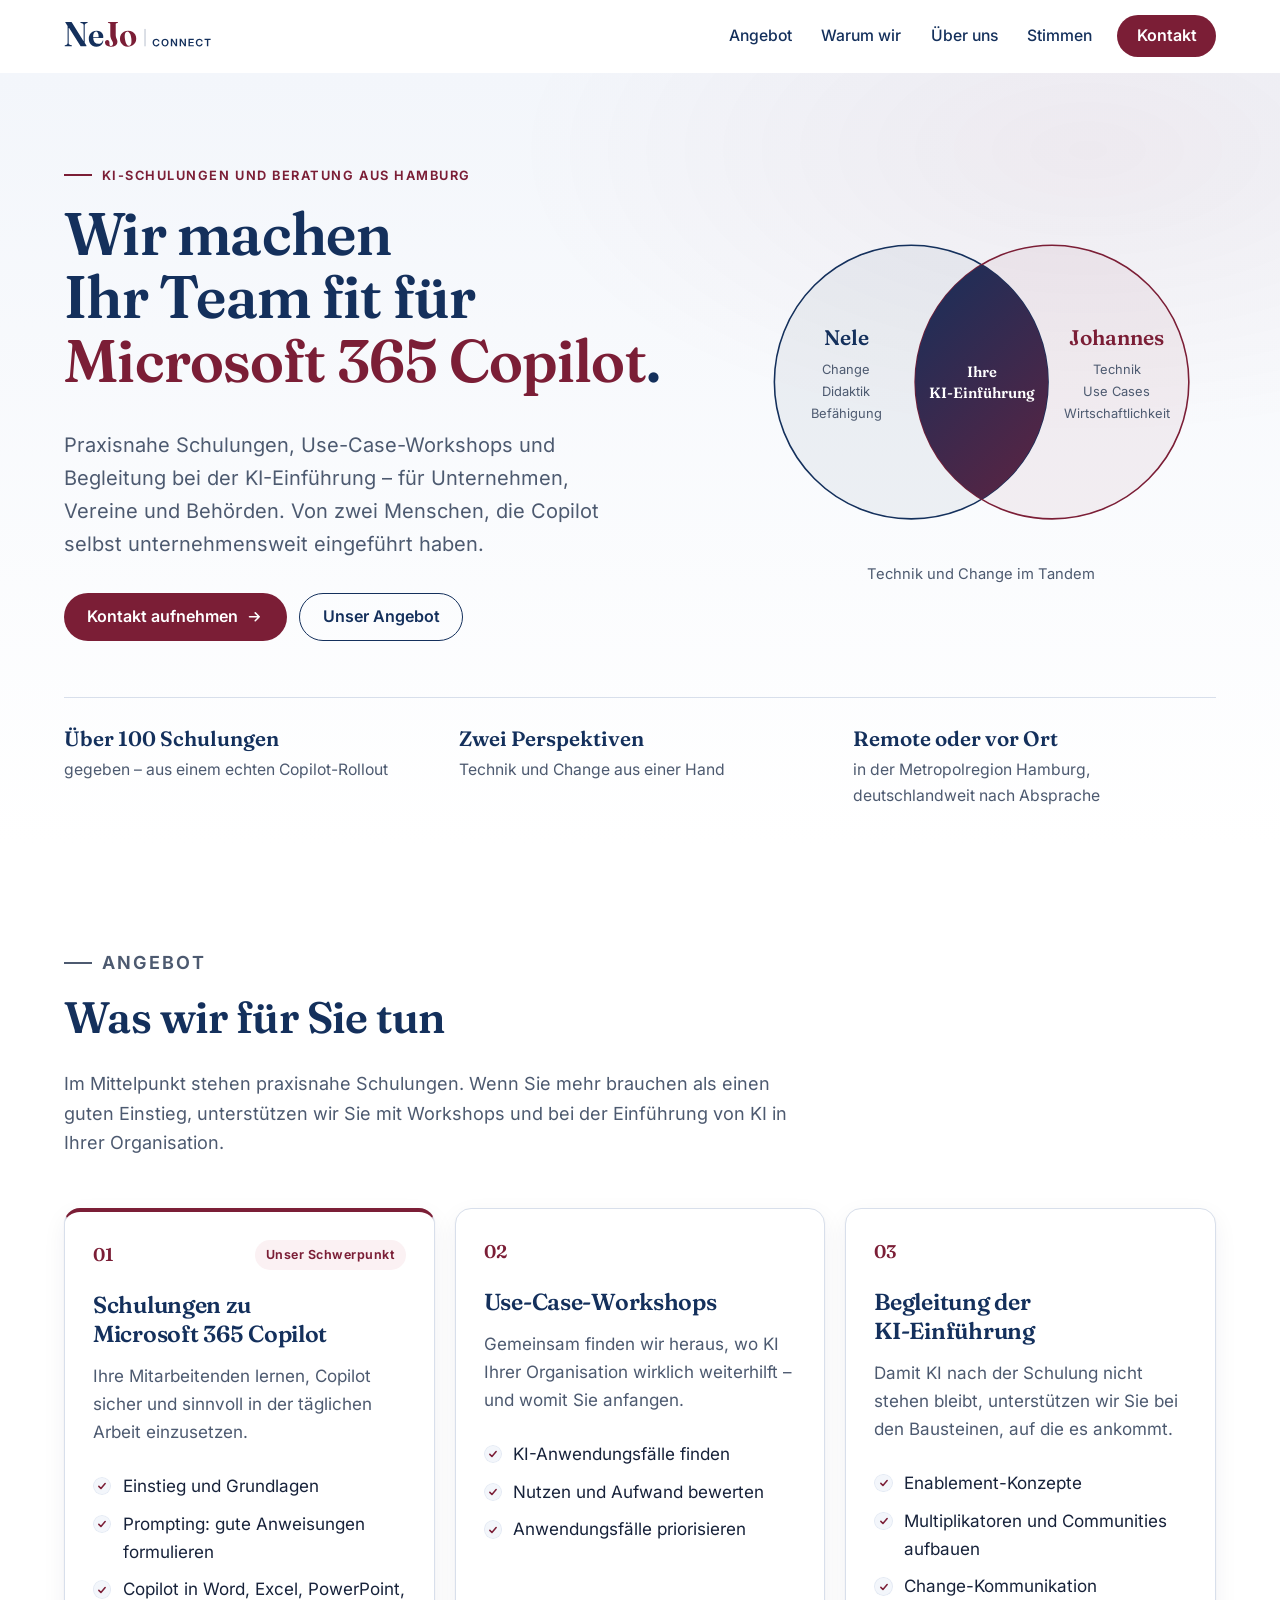
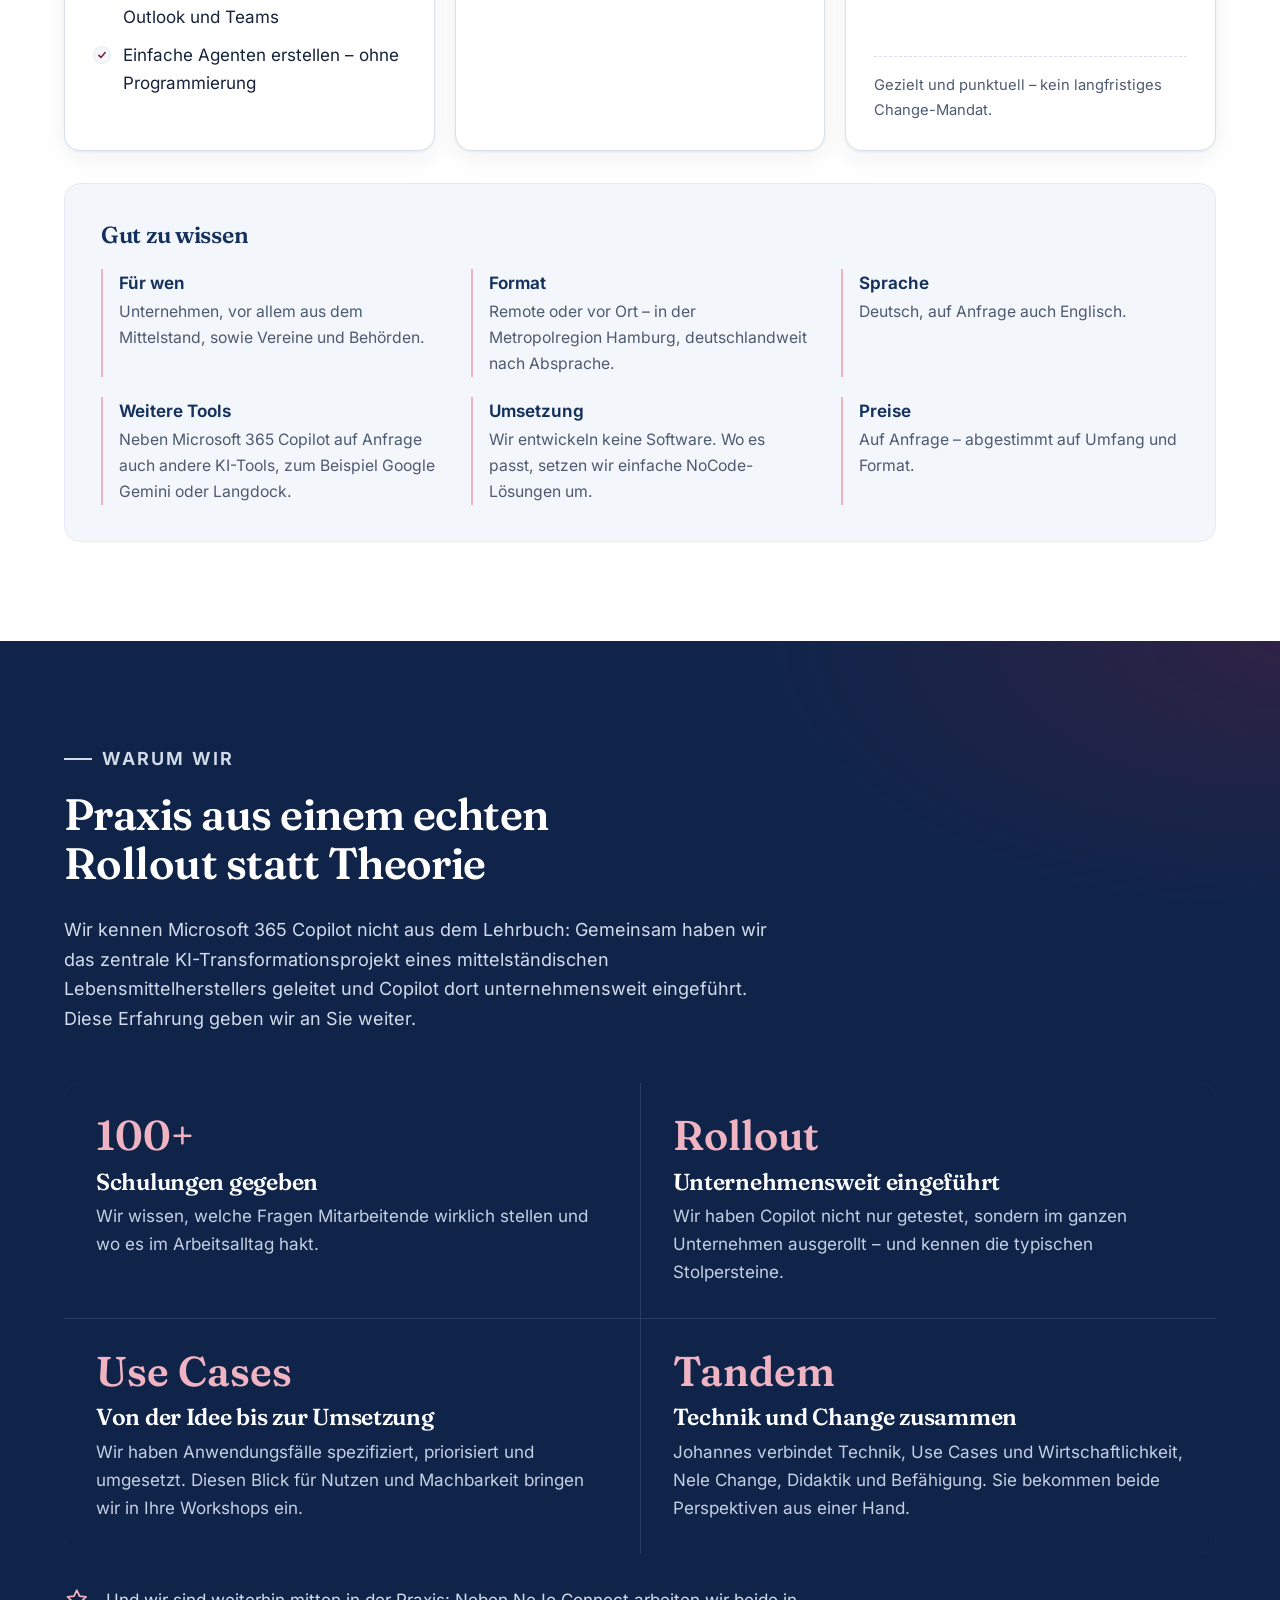
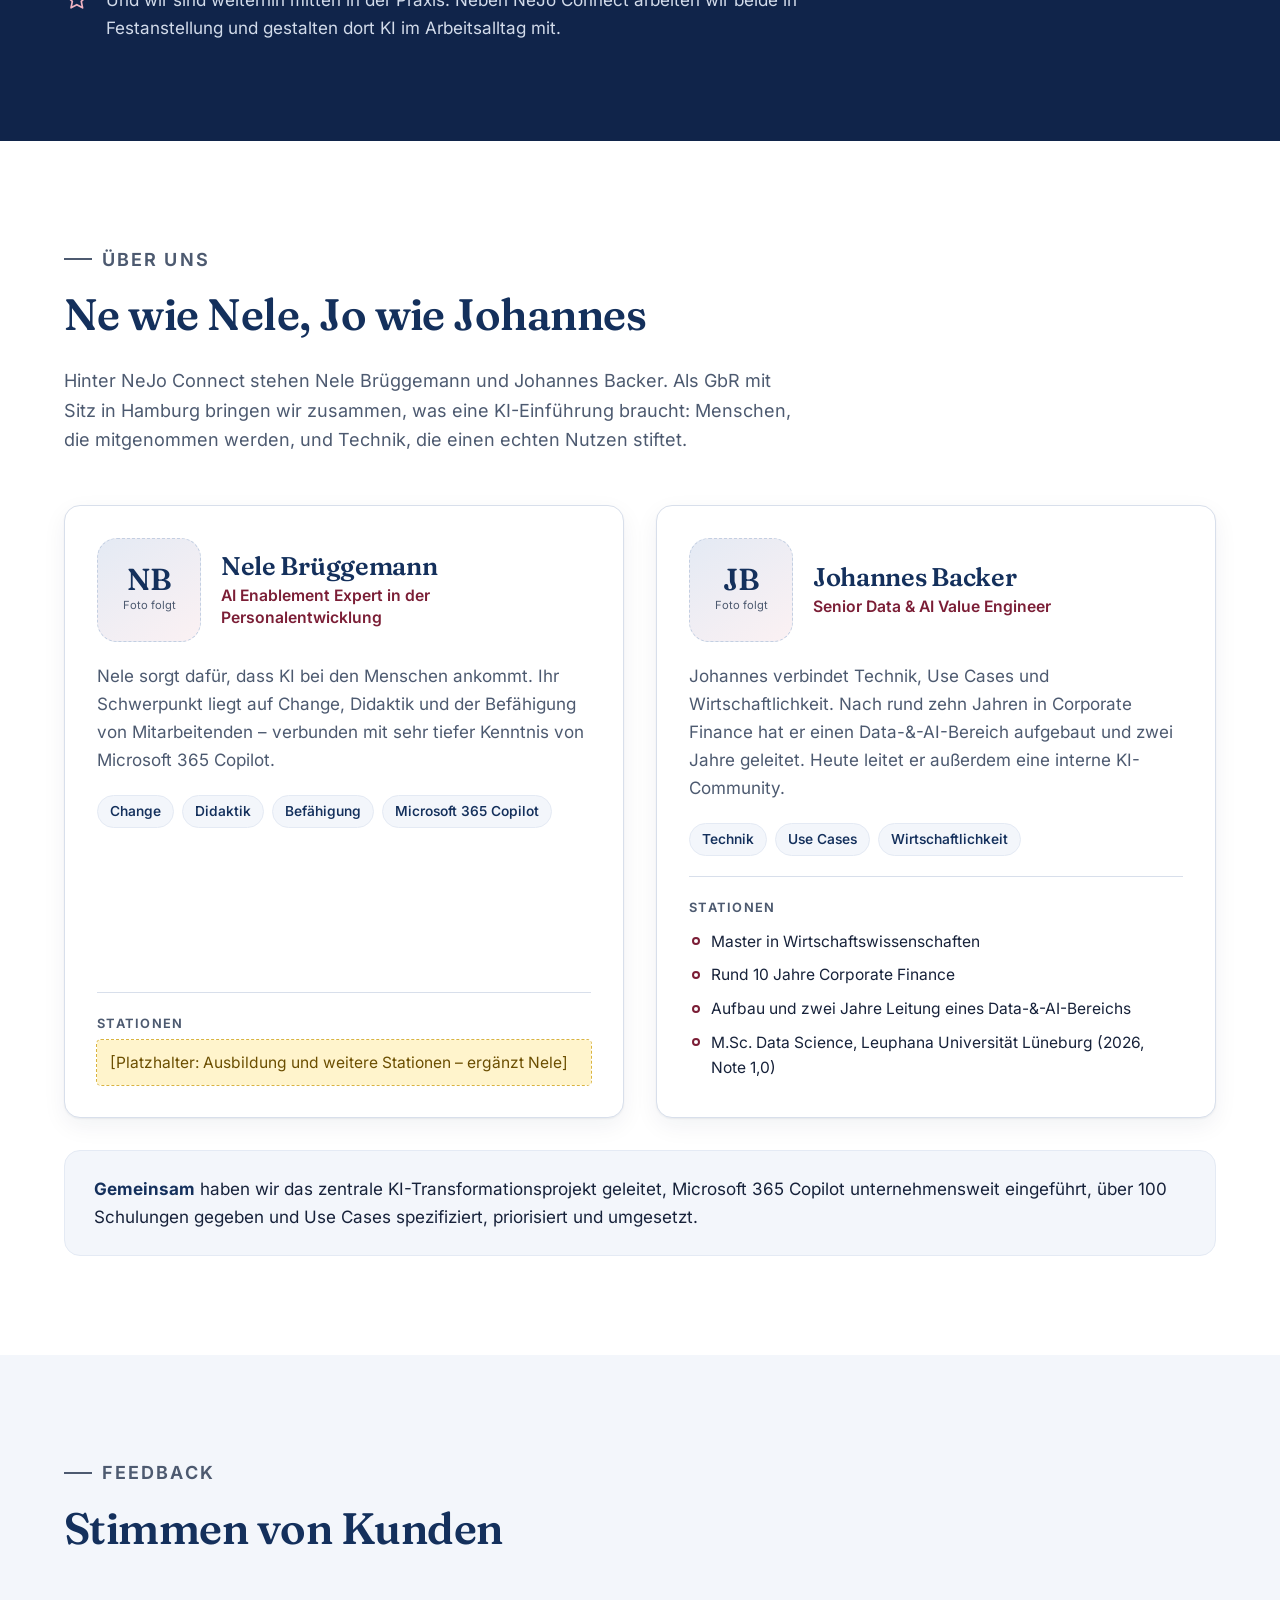
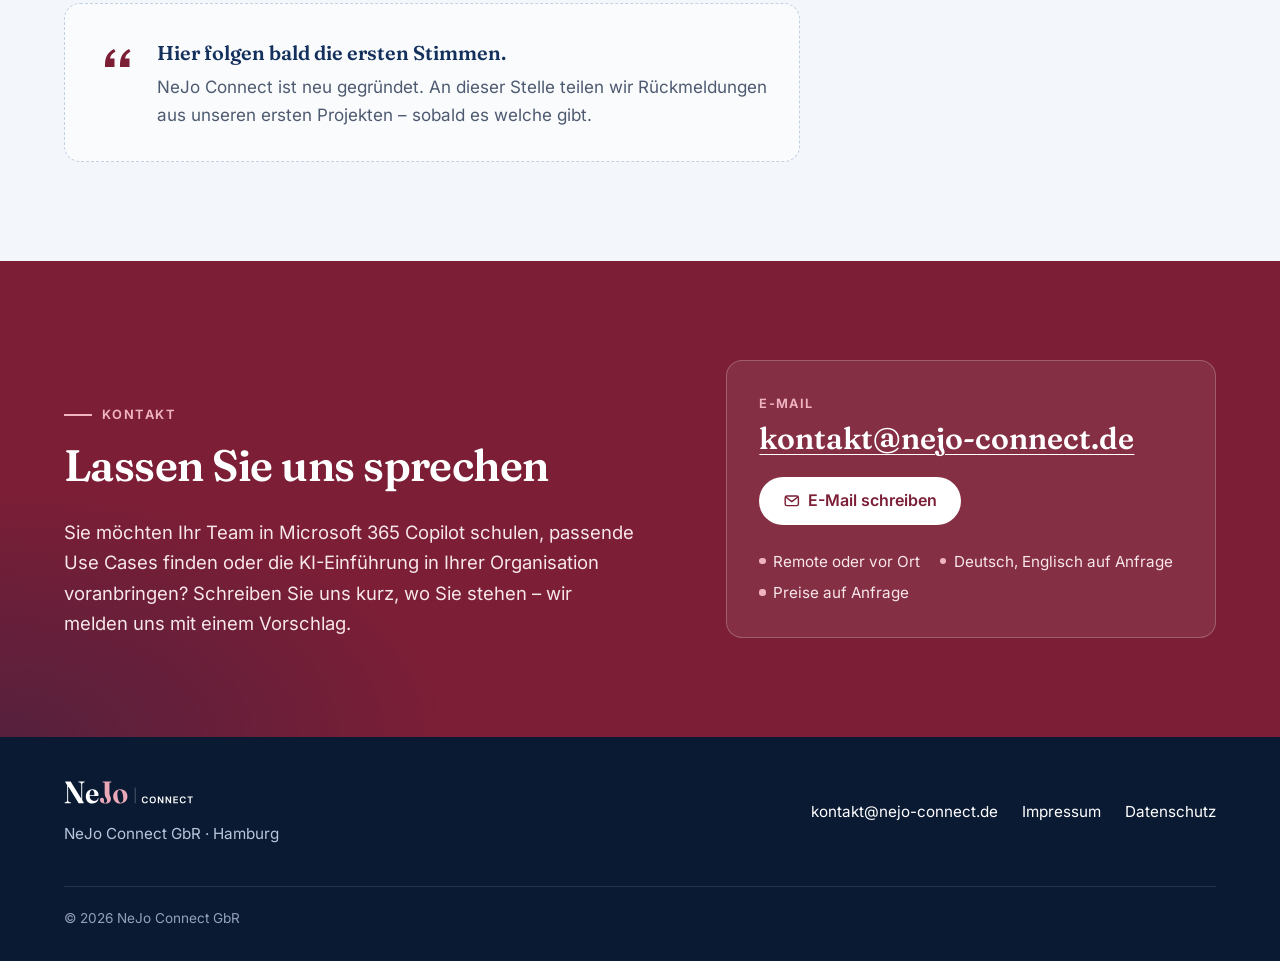
==== index.html @ c1de3fc2 "Erste Version der Website der NeJo Connect GbR One-Pager mit Angebot, Warum wir, Über uns, Stimmen u" ====
<!doctype html>
<html lang="de" class="no-js">
<head>
  <meta charset="utf-8">
  <meta name="viewport" content="width=device-width, initial-scale=1">
  <title>NeJo Connect – Schulungen zu Microsoft 365 Copilot aus Hamburg</title>
  <meta name="description" content="NeJo Connect GbR aus Hamburg: praxisnahe Schulungen zu Microsoft 365 Copilot, Use-Case-Workshops und Begleitung der KI-Einführung für Unternehmen, Vereine und Behörden.">
  <meta name="theme-color" content="#14305c">

  <!-- Social-Media-Vorschau. Beim Umzug auf nejo-connect.de die beiden URLs anpassen. -->
  <meta property="og:type" content="website">
  <meta property="og:locale" content="de_DE">
  <meta property="og:site_name" content="NeJo Connect">
  <meta property="og:title" content="NeJo Connect – Schulungen zu Microsoft 365 Copilot">
  <meta property="og:description" content="Praxisnahe Copilot-Schulungen, Use-Case-Workshops und Begleitung der KI-Einführung. Aus Hamburg, remote oder vor Ort.">
  <meta property="og:url" content="https://backer1988.github.io/nejo-connect/">
  <meta property="og:image" content="https://backer1988.github.io/nejo-connect/assets/img/og-image.png">
  <meta property="og:image:width" content="1200">
  <meta property="og:image:height" content="630">
  <meta name="twitter:card" content="summary_large_image">

  <link rel="icon" href="assets/img/favicon.svg" type="image/svg+xml">
  <link rel="icon" href="assets/img/favicon-32.png" sizes="32x32" type="image/png">
  <link rel="apple-touch-icon" href="assets/img/apple-touch-icon.png">
  <link rel="preload" href="assets/fonts/fraunces.woff2" as="font" type="font/woff2" crossorigin>
  <link rel="preload" href="assets/fonts/inter.woff2" as="font" type="font/woff2" crossorigin>
  <link rel="stylesheet" href="assets/css/style.css">
  <script src="assets/js/main.js" defer></script>
</head>
<body>
  <a class="skip-link" href="#inhalt">Zum Inhalt springen</a>

  <header class="site-header">
    <div class="container header-inner">
      <a class="brand" href="index.html" aria-label="NeJo Connect – zur Startseite">
        <img src="assets/img/logo.svg" alt="NeJo Connect" width="270" height="70">
      </a>
      <button class="nav-toggle" type="button" aria-expanded="false" aria-controls="hauptnavigation">
        <span class="nav-toggle-icon" aria-hidden="true"></span>
        <span class="nav-toggle-label">Menü</span>
      </button>
      <nav class="site-nav" id="hauptnavigation" aria-label="Hauptnavigation">
        <ul>
          <li><a href="#angebot">Angebot</a></li>
          <li><a href="#warum-wir">Warum wir</a></li>
          <li><a href="#ueber-uns">Über uns</a></li>
          <li><a href="#stimmen">Stimmen</a></li>
          <li><a class="btn btn-primary" href="#kontakt">Kontakt</a></li>
        </ul>
      </nav>
    </div>
  </header>

  <main id="inhalt">

    <!-- ============ Hero ============ -->
    <section class="hero" aria-labelledby="hero-title">
      <div class="container">
        <div class="hero-grid">
          <div>
            <p class="eyebrow">KI-Schulungen und Beratung aus Hamburg</p>
            <h1 id="hero-title">Wir machen Ihr Team fit für <span class="accent">Microsoft&nbsp;365 Copilot</span>.</h1>
            <p class="hero-lead">
              Praxisnahe Schulungen, Use-Case-Workshops und Begleitung bei der KI-Einführung –
              für Unternehmen, Vereine und Behörden. Von zwei Menschen, die Copilot selbst
              unternehmensweit eingeführt haben.
            </p>
            <div class="hero-actions">
              <a class="btn btn-primary" href="#kontakt">
                Kontakt aufnehmen
                <svg viewBox="0 0 20 20" aria-hidden="true"><path d="M4 10h11m-4.5-4.5L15 10l-4.5 4.5" fill="none" stroke="currentColor" stroke-width="1.8" stroke-linecap="round" stroke-linejoin="round"/></svg>
              </a>
              <a class="btn btn-outline" href="#angebot">Unser Angebot</a>
            </div>
          </div>

          <figure class="hero-visual">
            <svg class="venn" viewBox="0 0 600 440" role="img" aria-labelledby="venn-title venn-desc">
              <title id="venn-title">Technik und Change im Tandem</title>
              <desc id="venn-desc">Zwei überlappende Kreise: Nele steht für Change, Didaktik und Befähigung, Johannes für Technik, Use Cases und Wirtschaftlichkeit. In der Schnittmenge: Ihre KI-Einführung.</desc>
              <defs>
                <clipPath id="venn-clip"><circle cx="210" cy="220" r="175"/></clipPath>
                <linearGradient id="venn-grad" x1="0" y1="0" x2="1" y2="1">
                  <stop offset="0" stop-color="#14305c"/>
                  <stop offset="1" stop-color="#7b1e36"/>
                </linearGradient>
              </defs>
              <circle cx="210" cy="220" r="175" fill="#14305c" fill-opacity=".06" stroke="#14305c" stroke-width="2"/>
              <circle cx="390" cy="220" r="175" fill="#7b1e36" fill-opacity=".06" stroke="#7b1e36" stroke-width="2"/>
              <circle cx="390" cy="220" r="175" fill="url(#venn-grad)" clip-path="url(#venn-clip)"/>

              <g text-anchor="middle">
                <text class="venn-name" x="127" y="172" fill="#14305c">Nele</text>
                <text class="venn-item" x="127" y="210">Change</text>
                <text class="venn-item" x="127" y="238">Didaktik</text>
                <text class="venn-item" x="127" y="266">Befähigung</text>

                <text class="venn-name" x="473" y="172" fill="#7b1e36">Johannes</text>
                <text class="venn-item" x="473" y="210">Technik</text>
                <text class="venn-item" x="473" y="238">Use Cases</text>
                <text class="venn-item" x="473" y="266">Wirtschaftlichkeit</text>

                <text class="venn-center" x="300" y="214">Ihre</text>
                <text class="venn-center" x="300" y="240">KI-Einführung</text>
              </g>
            </svg>
            <figcaption>Technik und Change im Tandem</figcaption>
          </figure>
        </div>

        <ul class="hero-facts">
          <li><strong>Über 100 Schulungen</strong><span>gegeben – aus einem echten Copilot-Rollout</span></li>
          <li><strong>Zwei Perspektiven</strong><span>Technik und Change aus einer Hand</span></li>
          <li><strong>Remote oder vor Ort</strong><span>in der Metropolregion Hamburg, deutschlandweit nach Absprache</span></li>
        </ul>
      </div>
    </section>

    <!-- ============ Angebot ============ -->
    <section class="section" id="angebot" aria-labelledby="angebot-title">
      <div class="container">
        <div class="section-head">
          <p class="eyebrow">Angebot</p>
          <h2 id="angebot-title">Was wir für Sie tun</h2>
          <p>
            Im Mittelpunkt stehen praxisnahe Schulungen. Wenn Sie mehr brauchen als einen guten
            Einstieg, unterstützen wir Sie mit Workshops und bei der Einführung von KI in Ihrer Organisation.
          </p>
        </div>

        <div class="offers">
          <article class="offer offer-featured">
            <div class="offer-top">
              <span class="offer-num" aria-hidden="true">01</span>
              <span class="badge">Unser Schwerpunkt</span>
            </div>
            <h3>Schulungen zu Microsoft 365 Copilot</h3>
            <p>Ihre Mitarbeitenden lernen, Copilot sicher und sinnvoll in der täglichen Arbeit einzusetzen.</p>
            <ul class="checklist">
              <li>Einstieg und Grundlagen</li>
              <li>Prompting: gute Anweisungen formulieren</li>
              <li>Copilot in Word, Excel, PowerPoint, Outlook und Teams</li>
              <li>Einfache Agenten erstellen – ohne Programmierung</li>
            </ul>
          </article>

          <article class="offer">
            <div class="offer-top">
              <span class="offer-num" aria-hidden="true">02</span>
            </div>
            <h3>Use-Case-Workshops</h3>
            <p>Gemeinsam finden wir heraus, wo KI Ihrer Organisation wirklich weiterhilft – und womit Sie anfangen.</p>
            <ul class="checklist">
              <li>KI-Anwendungsfälle finden</li>
              <li>Nutzen und Aufwand bewerten</li>
              <li>Anwendungsfälle priorisieren</li>
            </ul>
          </article>

          <article class="offer">
            <div class="offer-top">
              <span class="offer-num" aria-hidden="true">03</span>
            </div>
            <h3>Begleitung der KI-Einführung</h3>
            <p>Damit KI nach der Schulung nicht stehen bleibt, unterstützen wir Sie bei den Bausteinen, auf die es ankommt.</p>
            <ul class="checklist">
              <li>Enablement-Konzepte</li>
              <li>Multiplikatoren und Communities aufbauen</li>
              <li>Change-Kommunikation</li>
            </ul>
            <p class="offer-note">Gezielt und punktuell – kein langfristiges Change-Mandat.</p>
          </article>
        </div>

        <div class="facts-panel">
          <h3>Gut zu wissen</h3>
          <dl class="facts-grid">
            <div>
              <dt>Für wen</dt>
              <dd>Unternehmen, vor allem aus dem Mittelstand, sowie Vereine und Behörden.</dd>
            </div>
            <div>
              <dt>Format</dt>
              <dd>Remote oder vor Ort – in der Metropolregion Hamburg, deutschlandweit nach Absprache.</dd>
            </div>
            <div>
              <dt>Sprache</dt>
              <dd>Deutsch, auf Anfrage auch Englisch.</dd>
            </div>
            <div>
              <dt>Weitere Tools</dt>
              <dd>Neben Microsoft 365 Copilot auf Anfrage auch andere KI-Tools, zum Beispiel Google Gemini oder Langdock.</dd>
            </div>
            <div>
              <dt>Umsetzung</dt>
              <dd>Wir entwickeln keine Software. Wo es passt, setzen wir einfache NoCode-Lösungen um.</dd>
            </div>
            <div>
              <dt>Preise</dt>
              <dd>Auf Anfrage – abgestimmt auf Umfang und Format.</dd>
            </div>
          </dl>
        </div>
      </div>
    </section>

    <!-- ============ Warum wir ============ -->
    <section class="section section-dark" id="warum-wir" aria-labelledby="warum-title">
      <div class="container">
        <div class="section-head">
          <p class="eyebrow">Warum wir</p>
          <h2 id="warum-title">Praxis aus einem echten Rollout statt Theorie</h2>
          <p>
            Wir kennen Microsoft 365 Copilot nicht aus dem Lehrbuch: Gemeinsam haben wir das zentrale
            KI-Transformationsprojekt eines mittelständischen Lebensmittelherstellers geleitet und Copilot
            dort unternehmensweit eingeführt. Diese Erfahrung geben wir an Sie weiter.
          </p>
        </div>

        <ul class="reasons">
          <li>
            <span class="reason-kicker">100+</span>
            <h3>Schulungen gegeben</h3>
            <p>Wir wissen, welche Fragen Mitarbeitende wirklich stellen und wo es im Arbeitsalltag hakt.</p>
          </li>
          <li>
            <span class="reason-kicker">Rollout</span>
            <h3>Unternehmensweit eingeführt</h3>
            <p>Wir haben Copilot nicht nur getestet, sondern im ganzen Unternehmen ausgerollt – und kennen die typischen Stolpersteine.</p>
          </li>
          <li>
            <span class="reason-kicker">Use Cases</span>
            <h3>Von der Idee bis zur Umsetzung</h3>
            <p>Wir haben Anwendungsfälle spezifiziert, priorisiert und umgesetzt. Diesen Blick für Nutzen und Machbarkeit bringen wir in Ihre Workshops ein.</p>
          </li>
          <li>
            <span class="reason-kicker">Tandem</span>
            <h3>Technik und Change zusammen</h3>
            <p>Johannes verbindet Technik, Use Cases und Wirtschaftlichkeit, Nele Change, Didaktik und Befähigung. Sie bekommen beide Perspektiven aus einer Hand.</p>
          </li>
        </ul>

        <p class="practice-note">
          <svg viewBox="0 0 24 24" aria-hidden="true"><path d="M12 3l2.6 5.6 6.1.7-4.5 4.2 1.2 6L12 16.6 6.6 19.5l1.2-6-4.5-4.2 6.1-.7z" fill="none" stroke="currentColor" stroke-width="1.6" stroke-linejoin="round"/></svg>
          <span>Und wir sind weiterhin mitten in der Praxis: Neben NeJo Connect arbeiten wir beide in Festanstellung und gestalten dort KI im Arbeitsalltag mit.</span>
        </p>
      </div>
    </section>

    <!-- ============ Über uns ============ -->
    <section class="section" id="ueber-uns" aria-labelledby="ueber-title">
      <div class="container">
        <div class="section-head">
          <p class="eyebrow">Über uns</p>
          <h2 id="ueber-title">Ne wie Nele, Jo wie Johannes</h2>
          <p>
            Hinter NeJo Connect stehen Nele Brüggemann und Johannes Backer. Als GbR mit Sitz in Hamburg
            bringen wir zusammen, was eine KI-Einführung braucht: Menschen, die mitgenommen werden,
            und Technik, die einen echten Nutzen stiftet.
          </p>
        </div>

        <div class="people">
          <article class="person">
            <div class="person-head">
              <!-- FOTO: Platzhalter ersetzen durch
                   <div class="person-photo"><img src="assets/img/nele.jpg" alt="Porträt von Nele Brüggemann" width="208" height="208"></div> -->
              <div class="person-photo photo-placeholder" role="img" aria-label="Platzhalter für ein Foto von Nele Brüggemann">
                <span class="initials" aria-hidden="true">NB</span>
                <small aria-hidden="true">Foto folgt</small>
              </div>
              <div>
                <h3>Nele Brüggemann</h3>
                <p class="person-role">AI Enablement Expert in der Personalentwicklung</p>
              </div>
            </div>
            <p>
              Nele sorgt dafür, dass KI bei den Menschen ankommt. Ihr Schwerpunkt liegt auf Change,
              Didaktik und der Befähigung von Mitarbeitenden – verbunden mit sehr tiefer Kenntnis von
              Microsoft 365 Copilot.
            </p>
            <ul class="tags" aria-label="Schwerpunkte">
              <li>Change</li>
              <li>Didaktik</li>
              <li>Befähigung</li>
              <li>Microsoft 365 Copilot</li>
            </ul>
            <p class="stations-title">Stationen</p>
            <ul class="stations">
              <!-- PLATZHALTER: Ausbildung und weitere Stationen – ergänzt Nele -->
              <li class="placeholder">[Platzhalter: Ausbildung und weitere Stationen – ergänzt Nele]</li>
            </ul>
          </article>

          <article class="person">
            <div class="person-head">
              <!-- FOTO: Platzhalter ersetzen durch
                   <div class="person-photo"><img src="assets/img/johannes.jpg" alt="Porträt von Johannes Backer" width="208" height="208"></div> -->
              <div class="person-photo photo-placeholder" role="img" aria-label="Platzhalter für ein Foto von Johannes Backer">
                <span class="initials" aria-hidden="true">JB</span>
                <small aria-hidden="true">Foto folgt</small>
              </div>
              <div>
                <h3>Johannes Backer</h3>
                <p class="person-role">Senior Data &amp; AI Value Engineer</p>
              </div>
            </div>
            <p>
              Johannes verbindet Technik, Use Cases und Wirtschaftlichkeit. Nach rund zehn Jahren in
              Corporate Finance hat er einen Data-&amp;-AI-Bereich aufgebaut und zwei Jahre geleitet.
              Heute leitet er außerdem eine interne KI-Community.
            </p>
            <ul class="tags" aria-label="Schwerpunkte">
              <li>Technik</li>
              <li>Use Cases</li>
              <li>Wirtschaftlichkeit</li>
            </ul>
            <p class="stations-title">Stationen</p>
            <ul class="stations">
              <li>Master in Wirtschaftswissenschaften</li>
              <li>Rund 10 Jahre Corporate Finance</li>
              <li>Aufbau und zwei Jahre Leitung eines Data-&amp;-AI-Bereichs</li>
              <li>M.Sc. Data Science, Leuphana Universität Lüneburg (2026, Note 1,0)</li>
            </ul>
          </article>
        </div>

        <div class="together">
          <p>
            <strong>Gemeinsam</strong> haben wir das zentrale KI-Transformationsprojekt geleitet,
            Microsoft 365 Copilot unternehmensweit eingeführt, über 100 Schulungen gegeben und
            Use Cases spezifiziert, priorisiert und umgesetzt.
          </p>
        </div>
      </div>
    </section>

    <!-- ============ Stimmen ============ -->
    <section class="section section-tint" id="stimmen" aria-labelledby="stimmen-title">
      <div class="container">
        <div class="section-head">
          <p class="eyebrow">Feedback</p>
          <h2 id="stimmen-title">Stimmen von Kunden</h2>
        </div>

        <div class="testimonial-empty">
          <svg viewBox="0 0 40 40" aria-hidden="true"><path d="M8 28c0-7 3-12 9-15l1.5 2.5C14.8 17.6 13.4 20 13 22.5h4.5V31H8zm15 0c0-7 3-12 9-15l1.5 2.5c-3.7 2.1-5.1 4.5-5.5 7h4.5V31H23z" fill="currentColor"/></svg>
          <div>
            <strong>Hier folgen bald die ersten Stimmen.</strong>
            <p>NeJo Connect ist neu gegründet. An dieser Stelle teilen wir Rückmeldungen aus unseren ersten Projekten – sobald es welche gibt.</p>
          </div>
        </div>

        <!-- VORLAGE für echte Kundenstimmen (nur mit Einverständnis der Kunden verwenden).
             Den Block oben (.testimonial-empty) dann entfernen.
        <div class="testimonials">
          <figure class="testimonial">
            <blockquote><p>„Zitat des Kunden“</p></blockquote>
            <figcaption>Name, Funktion, Organisation</figcaption>
          </figure>
          <figure class="testimonial">
            <blockquote><p>„Zitat des Kunden“</p></blockquote>
            <figcaption>Name, Funktion, Organisation</figcaption>
          </figure>
        </div>
        -->
      </div>
    </section>

    <!-- ============ Kontakt ============ -->
    <section class="section section-contact" id="kontakt" aria-labelledby="kontakt-title">
      <div class="container contact-grid">
        <div>
          <p class="eyebrow">Kontakt</p>
          <h2 id="kontakt-title">Lassen Sie uns sprechen</h2>
          <p class="contact-lead">
            Sie möchten Ihr Team in Microsoft 365 Copilot schulen, passende Use Cases finden oder die
            KI-Einführung in Ihrer Organisation voranbringen? Schreiben Sie uns kurz, wo Sie stehen –
            wir melden uns mit einem Vorschlag.
          </p>
        </div>
        <div class="contact-card">
          <p class="contact-label">E-Mail</p>
          <a class="contact-mail" href="mailto:kontakt@nejo-connect.de">kontakt@nejo-connect.de</a>
          <div>
            <a class="btn btn-light" href="mailto:kontakt@nejo-connect.de?subject=Anfrage%20an%20NeJo%20Connect">
              <svg viewBox="0 0 20 20" aria-hidden="true"><rect x="2.5" y="4.5" width="15" height="11" rx="2" fill="none" stroke="currentColor" stroke-width="1.6"/><path d="M3.5 6l6.5 5 6.5-5" fill="none" stroke="currentColor" stroke-width="1.6" stroke-linecap="round" stroke-linejoin="round"/></svg>
              E-Mail schreiben
            </a>
          </div>
          <ul class="contact-meta">
            <li>Remote oder vor Ort</li>
            <li>Deutsch, Englisch auf Anfrage</li>
            <li>Preise auf Anfrage</li>
          </ul>
        </div>
      </div>
    </section>

  </main>

  <footer class="site-footer">
    <div class="container footer-inner">
      <div class="footer-brand">
        <img src="assets/img/logo-hell.svg" alt="NeJo Connect" width="270" height="70">
        <p>NeJo Connect GbR · Hamburg</p>
      </div>
      <nav class="footer-nav" aria-label="Rechtliches und Kontakt">
        <ul>
          <li><a href="mailto:kontakt@nejo-connect.de">kontakt@nejo-connect.de</a></li>
          <li><a href="impressum.html">Impressum</a></li>
          <li><a href="datenschutz.html">Datenschutz</a></li>
        </ul>
      </nav>
    </div>
    <div class="container footer-bottom">
      <p>© 2026 NeJo Connect GbR</p>
    </div>
  </footer>
</body>
</html>
---- assets/css/style.css ----
/* ==========================================================================
   NeJo Connect GbR – Stylesheet
   Farben: Weinrot, Marineblau, Weiß · Schriften: Fraunces, Inter (lokal)
   ========================================================================== */

/* ---------- Schriften (lokal gehostet, keine externen Anfragen) ---------- */
@font-face {
  font-family: "Fraunces";
  src: url("../fonts/fraunces.woff2") format("woff2");
  font-weight: 400 700;
  font-style: normal;
  font-display: swap;
}
@font-face {
  font-family: "Inter";
  src: url("../fonts/inter.woff2") format("woff2");
  font-weight: 100 900;
  font-style: normal;
  font-display: swap;
}

/* ---------- Design-Tokens ---------- */
:root {
  --navy-950: #0b1a33;
  --navy-900: #10244a;
  --navy-800: #14305c;
  --navy-600: #2f4d80;
  --navy-200: #c3cfe2;
  --navy-100: #e4eaf4;
  --navy-50: #f3f6fb;

  --wine-800: #63172b;
  --wine-700: #7b1e36;
  --wine-200: #f0b3c1;
  --wine-50: #fbf1f3;

  --ink: #17223a;
  --muted: #4d5a70;
  --line: #d8dfeb;
  --white: #ffffff;

  --font-head: "Fraunces", Georgia, "Times New Roman", serif;
  --font-body: "Inter", system-ui, -apple-system, "Segoe UI", Roboto, Arial, sans-serif;

  --container: 72rem;
  --gutter: 1rem;
  --radius: 1rem;
  --radius-sm: 0.625rem;
  --header-h: 4.5rem;
  --shadow: 0 1px 2px rgb(16 36 74 / 0.06), 0 8px 24px rgb(16 36 74 / 0.06);

  color-scheme: light;
}

@media (min-width: 48rem) {
  :root { --gutter: 2rem; }
}

/* ---------- Basis ---------- */
*,
*::before,
*::after { box-sizing: border-box; }

html {
  -webkit-text-size-adjust: 100%;
  text-size-adjust: 100%;
  scroll-padding-top: calc(var(--header-h) + 1rem);
}
@media (prefers-reduced-motion: no-preference) {
  html { scroll-behavior: smooth; }
}

body {
  margin: 0;
  background: var(--white);
  color: var(--ink);
  font-family: var(--font-body);
  font-size: 1.0625rem;
  line-height: 1.65;
  font-feature-settings: "cv11", "ss01";
  -webkit-font-smoothing: antialiased;
}

img, svg { display: block; max-width: 100%; height: auto; }

h1, h2, h3 {
  font-family: var(--font-head);
  font-weight: 600;
  line-height: 1.12;
  letter-spacing: -0.012em;
  color: var(--navy-800);
  margin: 0 0 0.6em;
  text-wrap: balance;
}
h1 { font-size: clamp(2.25rem, 1.55rem + 3vw, 3.75rem); line-height: 1.06; }
h2 { font-size: clamp(1.85rem, 1.4rem + 1.8vw, 2.75rem); }
h3 { font-size: clamp(1.25rem, 1.15rem + 0.4vw, 1.45rem); line-height: 1.25; }

p { margin: 0 0 1em; }
p:last-child { margin-bottom: 0; }

a { color: var(--wine-700); text-underline-offset: 0.18em; text-decoration-thickness: 1px; }
a:hover { color: var(--wine-800); text-decoration-thickness: 2px; }

:focus-visible {
  outline: 3px solid var(--navy-600);
  outline-offset: 3px;
  border-radius: 4px;
}

.container {
  width: 100%;
  max-width: calc(var(--container) + 2 * var(--gutter));
  margin-inline: auto;
  padding-inline: var(--gutter);
}

.visually-hidden {
  position: absolute !important;
  width: 1px; height: 1px;
  padding: 0; margin: -1px;
  overflow: hidden; clip: rect(0 0 0 0);
  white-space: nowrap; border: 0;
}

.skip-link {
  position: absolute;
  left: 1rem; top: -4rem;
  z-index: 100;
  padding: 0.75rem 1rem;
  background: var(--navy-800);
  color: var(--white);
  border-radius: var(--radius-sm);
  font-weight: 600;
  text-decoration: none;
}
.skip-link:focus { top: 1rem; color: var(--white); }

/* ---------- Buttons ---------- */
.btn {
  display: inline-flex;
  align-items: center;
  justify-content: center;
  gap: 0.5rem;
  min-height: 3rem;
  padding: 0.75rem 1.4rem;
  border: 1.5px solid transparent;
  border-radius: 999px;
  font: 600 1rem/1.2 var(--font-body);
  text-decoration: none;
  cursor: pointer;
  transition: background-color 0.15s ease, color 0.15s ease, border-color 0.15s ease;
}
.btn svg { width: 1.1em; height: 1.1em; flex: none; }
.btn-primary { background: var(--wine-700); color: var(--white); }
.btn-primary:hover { background: var(--wine-800); color: var(--white); }
.btn-outline { border-color: var(--navy-800); color: var(--navy-800); background: transparent; }
.btn-outline:hover { background: var(--navy-800); color: var(--white); }
.btn-light { background: var(--white); color: var(--wine-700); }
.btn-light:hover { background: var(--wine-50); color: var(--wine-800); }

/* ---------- Header & Navigation ---------- */
.site-header {
  position: sticky;
  top: 0;
  z-index: 50;
  background: rgb(255 255 255 / 0.92);
  -webkit-backdrop-filter: saturate(160%) blur(10px);
  backdrop-filter: saturate(160%) blur(10px);
  border-bottom: 1px solid transparent;
  transition: border-color 0.2s ease, box-shadow 0.2s ease;
}
.site-header.is-scrolled { border-bottom-color: var(--line); box-shadow: 0 4px 18px rgb(16 36 74 / 0.06); }

.header-inner {
  display: flex;
  align-items: center;
  justify-content: space-between;
  gap: 1rem;
  min-height: var(--header-h);
}

.brand { display: inline-flex; align-items: center; flex: none; border-radius: 6px; }
.brand img { height: 2.4rem; width: auto; }

.nav-toggle {
  display: none;
  align-items: center;
  gap: 0.5rem;
  min-height: 2.75rem;
  padding: 0.5rem 0.9rem;
  border: 1.5px solid var(--line);
  border-radius: 999px;
  background: var(--white);
  color: var(--navy-800);
  font: 600 0.95rem/1 var(--font-body);
  cursor: pointer;
}
.nav-toggle-icon,
.nav-toggle-icon::before,
.nav-toggle-icon::after {
  display: block;
  width: 1.1rem;
  height: 2px;
  background: currentColor;
  border-radius: 2px;
  transition: transform 0.2s ease, background-color 0.2s ease;
}
.nav-toggle-icon { position: relative; }
.nav-toggle-icon::before,
.nav-toggle-icon::after { content: ""; position: absolute; left: 0; }
.nav-toggle-icon::before { top: -6px; }
.nav-toggle-icon::after { top: 6px; }
.site-header.is-open .nav-toggle-icon { background: transparent; }
.site-header.is-open .nav-toggle-icon::before { transform: translateY(6px) rotate(45deg); }
.site-header.is-open .nav-toggle-icon::after { transform: translateY(-6px) rotate(-45deg); }

.site-nav ul {
  display: flex;
  align-items: center;
  gap: 0.25rem;
  margin: 0;
  padding: 0;
  list-style: none;
}
.site-nav a:not(.btn) {
  display: block;
  padding: 0.5rem 0.8rem;
  border-radius: 999px;
  color: var(--navy-800);
  font-weight: 500;
  font-size: 0.98rem;
  text-decoration: none;
}
.site-nav a:not(.btn):hover { background: var(--navy-50); color: var(--wine-700); }
.site-nav .btn { margin-left: 0.5rem; min-height: 2.6rem; padding: 0.55rem 1.15rem; }

/* Mobil: aufklappbares Menü (nur mit JavaScript, sonst bleibt alles sichtbar) */
@media (max-width: 55.99rem) {
  .js .nav-toggle { display: inline-flex; }
  .js .site-nav {
    position: absolute;
    top: 100%;
    left: 0;
    right: 0;
    display: none;
    padding: 0.75rem var(--gutter) 1.25rem;
    background: var(--white);
    border-bottom: 1px solid var(--line);
    box-shadow: 0 16px 30px rgb(16 36 74 / 0.08);
  }
  .js .site-header.is-open .site-nav { display: block; }
  .js .site-nav ul { flex-direction: column; align-items: stretch; gap: 0.15rem; }
  .js .site-nav a:not(.btn) { padding: 0.8rem 0.6rem; border-radius: var(--radius-sm); font-size: 1.05rem; }
  .js .site-nav .btn { margin: 0.6rem 0 0; width: 100%; min-height: 3rem; }

  .no-js .header-inner { flex-wrap: wrap; padding-block: 0.75rem; }
  .no-js .site-nav ul { flex-wrap: wrap; }
}

/* ---------- Abschnitte allgemein ---------- */
.section { padding-block: clamp(4rem, 3rem + 4vw, 6.5rem); }
.section-head { max-width: 46rem; margin-bottom: clamp(2rem, 1.5rem + 2vw, 3.25rem); }
.section-head p { color: var(--muted); font-size: 1.125rem; }

.eyebrow {
  display: inline-flex;
  align-items: center;
  gap: 0.6rem;
  margin: 0 0 1rem;
  color: var(--wine-700);
  font-size: 0.8rem;
  font-weight: 650;
  letter-spacing: 0.12em;
  text-transform: uppercase;
}
.eyebrow::before {
  content: "";
  width: 1.75rem;
  height: 2px;
  background: currentColor;
}

/* ---------- Hero ---------- */
.hero {
  position: relative;
  overflow: hidden;
  padding-block: clamp(3rem, 2rem + 4vw, 5.5rem) clamp(1.5rem, 1rem + 1.5vw, 2.5rem);
  background:
    radial-gradient(60rem 30rem at 85% 10%, rgb(123 30 54 / 0.06), transparent 60%),
    linear-gradient(180deg, var(--navy-50) 0%, var(--white) 100%);
}
.hero-grid { display: grid; gap: 2.5rem; align-items: center; }
.hero h1 { max-width: 16ch; }
.hero h1 .accent { color: var(--wine-700); }
.hero-lead { max-width: 36rem; font-size: clamp(1.1rem, 1.02rem + 0.35vw, 1.25rem); color: var(--muted); }
.hero-actions { display: flex; flex-wrap: wrap; gap: 0.75rem; margin-top: 2rem; }

.hero-visual { max-width: 32rem; width: 100%; margin-inline: auto; }
.hero-visual figcaption {
  margin-top: 0.5rem;
  text-align: center;
  color: var(--muted);
  font-size: 0.92rem;
}
.venn text { font-family: var(--font-body); }
.venn .venn-name { font-family: var(--font-head); font-weight: 600; font-size: 27px; }
.venn .venn-item { font-size: 16.5px; fill: var(--muted); }
.venn .venn-center { font-family: var(--font-head); font-weight: 600; font-size: 19px; fill: var(--white); }

@media (max-width: 40rem) {
  .venn .venn-name { font-size: 31px; }
  .venn .venn-item { font-size: 19px; }
  .venn .venn-center { font-size: 21px; }
}

.hero-facts {
  display: grid;
  gap: 1rem;
  margin: clamp(2.5rem, 2rem + 2vw, 3.5rem) 0 0;
  padding: 1.5rem 0 0;
  border-top: 1px solid var(--line);
  list-style: none;
}
.hero-facts li { display: flex; flex-direction: column; gap: 0.1rem; }
.hero-facts strong {
  font-family: var(--font-head);
  font-weight: 600;
  font-size: 1.3rem;
  color: var(--navy-800);
}
.hero-facts span { color: var(--muted); font-size: 0.98rem; }

@media (min-width: 40rem) {
  .hero-facts { grid-template-columns: repeat(3, 1fr); gap: 2rem; }
}
@media (min-width: 56rem) {
  .hero-grid { grid-template-columns: 1.15fr 0.85fr; gap: 3rem; }
  .hero-visual { margin-right: 0; }
}

/* ---------- Angebot ---------- */
.offers { display: grid; gap: 1.25rem; }
@media (min-width: 60rem) { .offers { grid-template-columns: repeat(3, 1fr); } }

.offer {
  position: relative;
  display: flex;
  flex-direction: column;
  padding: 1.75rem;
  background: var(--white);
  border: 1px solid var(--line);
  border-radius: var(--radius);
  box-shadow: var(--shadow);
}
.offer-featured { border-top: 4px solid var(--wine-700); }
.offer-top { display: flex; align-items: center; justify-content: space-between; gap: 1rem; margin-bottom: 1.25rem; }
.offer-num {
  font-family: var(--font-head);
  font-size: 1.15rem;
  font-weight: 600;
  color: var(--wine-700);
}
.badge {
  display: inline-block;
  padding: 0.3rem 0.7rem;
  border-radius: 999px;
  background: var(--wine-50);
  color: var(--wine-700);
  font-size: 0.78rem;
  font-weight: 650;
  letter-spacing: 0.04em;
}
.offer > p { color: var(--muted); }
.offer-note {
  margin-top: auto;
  padding-top: 1rem;
  border-top: 1px dashed var(--line);
  color: var(--muted);
  font-size: 0.92rem;
}

.checklist { margin: 0.25rem 0 1.25rem; padding: 0; list-style: none; }
.checklist li {
  position: relative;
  padding: 0.3rem 0 0.3rem 1.85rem;
}
.checklist li::before {
  content: "";
  position: absolute;
  left: 0;
  top: 0.62rem;
  width: 1.15rem;
  height: 1.15rem;
  border-radius: 50%;
  background: var(--navy-50) url("data:image/svg+xml,%3Csvg xmlns='http://www.w3.org/2000/svg' viewBox='0 0 20 20'%3E%3Cpath d='M5.5 10.5l3 3 6-7' fill='none' stroke='%237b1e36' stroke-width='2.2' stroke-linecap='round' stroke-linejoin='round'/%3E%3C/svg%3E") center / 0.85rem no-repeat;
  box-shadow: inset 0 0 0 1px var(--navy-100);
}

.facts-panel {
  margin-top: 2rem;
  padding: clamp(1.5rem, 1rem + 2vw, 2.25rem);
  border-radius: var(--radius);
  background: var(--navy-50);
  border: 1px solid var(--navy-100);
}
.facts-panel h3 { margin-bottom: 1.25rem; }
.facts-grid { display: grid; gap: 1.25rem 2rem; margin: 0; }
.facts-grid div { padding-left: 1rem; border-left: 2px solid var(--wine-200); }
.facts-grid dt { font-weight: 650; color: var(--navy-800); }
.facts-grid dd { margin: 0.15rem 0 0; color: var(--muted); font-size: 0.98rem; }
@media (min-width: 40rem) { .facts-grid { grid-template-columns: repeat(2, 1fr); } }
@media (min-width: 60rem) { .facts-grid { grid-template-columns: repeat(3, 1fr); } }

/* ---------- Warum wir (dunkel) ---------- */
.section-dark {
  background:
    radial-gradient(50rem 26rem at 100% 0%, rgb(123 30 54 / 0.28), transparent 65%),
    var(--navy-900);
  color: #d2dbea;
}
.section-dark h2,
.section-dark h3 { color: var(--white); }
.section-dark .eyebrow { color: var(--wine-200); }
.section-dark .section-head p { color: #d2dbea; }
.section-dark :focus-visible { outline-color: var(--white); }

.reasons { display: grid; gap: 1px; margin: 0; padding: 0; list-style: none; background: rgb(255 255 255 / 0.12); border-radius: var(--radius); overflow: hidden; }
.reasons li { padding: clamp(1.5rem, 1.2rem + 1vw, 2.1rem); background: var(--navy-900); }
.reason-kicker {
  display: block;
  margin-bottom: 0.6rem;
  font-family: var(--font-head);
  font-size: clamp(2rem, 1.6rem + 1.4vw, 2.6rem);
  font-weight: 600;
  line-height: 1;
  color: var(--wine-200);
}
.reasons h3 { margin-bottom: 0.4rem; }
.reasons p { color: #c4cfe2; }
@media (min-width: 48rem) { .reasons { grid-template-columns: repeat(2, 1fr); } }

.practice-note {
  display: flex;
  gap: 1rem;
  align-items: flex-start;
  margin-top: 2rem;
  max-width: 50rem;
  color: #d2dbea;
}
.practice-note svg { flex: none; width: 1.6rem; height: 1.6rem; margin-top: 0.1rem; color: var(--wine-200); }

/* ---------- Über uns ---------- */
.people { display: grid; gap: 1.5rem; }
@media (min-width: 60rem) { .people { grid-template-columns: repeat(2, 1fr); gap: 2rem; } }

.person {
  display: flex;
  flex-direction: column;
  padding: clamp(1.5rem, 1.2rem + 1vw, 2.25rem);
  border: 1px solid var(--line);
  border-radius: var(--radius);
  background: var(--white);
  box-shadow: var(--shadow);
}
.person-head { display: flex; align-items: center; gap: 1.25rem; margin-bottom: 1.25rem; }
.person-photo {
  flex: none;
  width: 6.5rem;
  height: 6.5rem;
  border-radius: 1.25rem;
  overflow: hidden;
}
.person-photo img { width: 100%; height: 100%; object-fit: cover; }
.photo-placeholder {
  display: grid;
  place-items: center;
  align-content: center;
  gap: 0.1rem;
  background: linear-gradient(145deg, var(--navy-100), var(--wine-50));
  border: 1.5px dashed var(--navy-200);
  color: var(--navy-800);
  text-align: center;
}
.photo-placeholder .initials { font-family: var(--font-head); font-size: 1.9rem; font-weight: 600; line-height: 1; }
.photo-placeholder small { font-size: 0.7rem; color: var(--muted); }
@media (max-width: 30rem) {
  .person-head { gap: 1rem; }
  .person-photo { width: 4.75rem; height: 4.75rem; border-radius: 1rem; }
  .photo-placeholder .initials { font-size: 1.45rem; }
  .photo-placeholder small { font-size: 0.62rem; }
}
.person h3 { margin: 0 0 0.2rem; font-size: clamp(1.35rem, 1.2rem + 0.5vw, 1.6rem); }
.person-role { margin: 0; color: var(--wine-700); font-weight: 600; font-size: 0.98rem; line-height: 1.4; }
.person > p { color: var(--muted); }

.tags { display: flex; flex-wrap: wrap; gap: 0.5rem; margin: 0.25rem 0 1.25rem; padding: 0; list-style: none; }
.tags li {
  padding: 0.28rem 0.75rem;
  border-radius: 999px;
  background: var(--navy-50);
  border: 1px solid var(--navy-100);
  color: var(--navy-800);
  font-size: 0.86rem;
  font-weight: 550;
}

.stations { margin: auto 0 0; padding: 1.25rem 0 0; border-top: 1px solid var(--line); list-style: none; }
.stations li { position: relative; padding: 0.25rem 0 0.25rem 1.4rem; font-size: 0.97rem; }
.stations li::before {
  content: "";
  position: absolute;
  left: 0.2rem;
  top: 0.78rem;
  width: 0.5rem;
  height: 0.5rem;
  border-radius: 50%;
  border: 2px solid var(--wine-700);
}
.stations-title { margin: auto 0 0; padding-top: 1.25rem; border-top: 1px solid var(--line); font-size: 0.8rem; font-weight: 650; letter-spacing: 0.1em; text-transform: uppercase; color: var(--muted); }
.stations-title + .stations { margin-top: 0.4rem; padding-top: 0; border-top: 0; }

.together {
  margin-top: 2rem;
  padding: 1.5rem clamp(1.25rem, 1rem + 1vw, 2rem);
  border-radius: var(--radius);
  background: var(--navy-50);
  border: 1px solid var(--navy-100);
}
.together p { margin: 0; }
.together strong { color: var(--navy-800); }

/* Platzhalter – vor der Veröffentlichung ersetzen */
.placeholder {
  padding: 0.1em 0.35em;
  border-radius: 4px;
  background: #fff4cc;
  color: #6b4e00;
  outline: 1px dashed #d9b440;
  font-style: normal;
  -webkit-box-decoration-break: clone;
  box-decoration-break: clone;
}
li.placeholder,
p.placeholder { display: block; padding: 0.6rem 0.8rem; }
.stations li.placeholder { padding-left: 0.8rem; }
.stations li.placeholder::before { display: none; }

/* ---------- Stimmen ---------- */
.section-tint { background: var(--navy-50); }
.testimonials { display: grid; gap: 1.25rem; }
@media (min-width: 48rem) { .testimonials { grid-template-columns: repeat(2, 1fr); } }

.testimonial {
  margin: 0;
  padding: 1.75rem;
  border-radius: var(--radius);
  background: var(--white);
  border: 1px solid var(--line);
}
.testimonial blockquote { margin: 0 0 1rem; font-family: var(--font-head); font-size: 1.2rem; line-height: 1.45; color: var(--navy-800); }
.testimonial figcaption { color: var(--muted); font-size: 0.95rem; }

.testimonial-empty {
  display: flex;
  gap: 1.25rem;
  align-items: flex-start;
  padding: clamp(1.5rem, 1.2rem + 1vw, 2.25rem);
  border: 1.5px dashed var(--navy-200);
  border-radius: var(--radius);
  background: rgb(255 255 255 / 0.6);
  max-width: 46rem;
}
.testimonial-empty svg { flex: none; width: 2.5rem; height: 2.5rem; color: var(--wine-700); }
.testimonial-empty p { color: var(--muted); }
.testimonial-empty strong { display: block; margin-bottom: 0.25rem; font-family: var(--font-head); font-size: 1.25rem; font-weight: 600; color: var(--navy-800); }

/* ---------- Kontakt ---------- */
.section-contact {
  background:
    radial-gradient(40rem 22rem at 0% 100%, rgb(16 36 74 / 0.35), transparent 70%),
    var(--wine-700);
  color: #f7e6ea;
}
.section-contact h2 { color: var(--white); }
.section-contact .eyebrow { color: var(--wine-200); }
.section-contact :focus-visible { outline-color: var(--white); }
.contact-grid { display: grid; gap: 2.5rem; align-items: end; }
@media (min-width: 56rem) { .contact-grid { grid-template-columns: 1.1fr 0.9fr; gap: 4rem; } }
.contact-lead { font-size: 1.15rem; max-width: 36rem; }

.contact-card {
  padding: clamp(1.5rem, 1.2rem + 1vw, 2.25rem);
  border-radius: var(--radius);
  background: rgb(255 255 255 / 0.08);
  border: 1px solid rgb(255 255 255 / 0.22);
}
.contact-label { margin: 0 0 0.35rem; font-size: 0.8rem; font-weight: 650; letter-spacing: 0.1em; text-transform: uppercase; color: var(--wine-200); }
.contact-mail {
  display: inline-block;
  margin-bottom: 1.25rem;
  font-family: var(--font-head);
  font-size: clamp(1.35rem, 1.1rem + 1.2vw, 1.9rem);
  font-weight: 600;
  line-height: 1.2;
  color: var(--white);
  overflow-wrap: anywhere;
}
.contact-mail:hover { color: var(--white); text-decoration-thickness: 2px; }
.contact-meta { display: flex; flex-wrap: wrap; gap: 0.4rem 1.25rem; margin: 1.5rem 0 0; padding: 0; list-style: none; font-size: 0.95rem; }
.contact-meta li { display: inline-flex; align-items: center; gap: 0.45rem; }
.contact-meta li::before { content: ""; width: 0.4rem; height: 0.4rem; border-radius: 50%; background: var(--wine-200); }

/* ---------- Footer ---------- */
.site-footer { background: var(--navy-950); color: #b9c5d9; font-size: 0.95rem; }
.footer-inner {
  display: flex;
  flex-wrap: wrap;
  align-items: center;
  justify-content: space-between;
  gap: 1.5rem 2rem;
  padding-block: 2.5rem;
}
.footer-brand { display: flex; flex-direction: column; align-items: flex-start; gap: 0.6rem; }
.footer-brand img { height: 2.1rem; width: auto; }
.footer-brand p { margin: 0; }
.footer-nav ul { display: flex; flex-wrap: wrap; gap: 0.5rem 1.5rem; margin: 0; padding: 0; list-style: none; }
.site-footer a { color: var(--white); text-decoration: none; }
.site-footer a:hover { color: var(--wine-200); text-decoration: underline; }
.site-footer :focus-visible { outline-color: var(--white); }
.footer-bottom { padding-bottom: 2rem; font-size: 0.85rem; color: #93a1b8; }
.footer-bottom p { margin: 0; padding-top: 1.25rem; border-top: 1px solid rgb(255 255 255 / 0.1); }

/* ---------- Rechtstexte (Impressum, Datenschutz) ---------- */
.legal-hero {
  padding-block: clamp(2.5rem, 2rem + 3vw, 4rem) clamp(1.5rem, 1rem + 2vw, 2.5rem);
  background: linear-gradient(180deg, var(--navy-50) 0%, var(--white) 100%);
}
.legal-hero h1 { font-size: clamp(2.1rem, 1.6rem + 2vw, 3rem); margin-bottom: 0.3em; }
.legal-hero p { color: var(--muted); }
.legal { max-width: 48rem; padding-bottom: clamp(3.5rem, 3rem + 3vw, 5.5rem); }
.legal h2 { font-size: clamp(1.35rem, 1.2rem + 0.6vw, 1.7rem); margin-top: 2.5rem; }
.legal h3 { font-size: 1.15rem; margin-top: 1.75rem; margin-bottom: 0.4em; }
.legal ul { padding-left: 1.2rem; }
.legal li { margin-bottom: 0.35rem; }
.legal address { font-style: normal; }
.legal .box {
  margin: 1.5rem 0;
  padding: 1.25rem 1.5rem;
  border-radius: var(--radius-sm);
  background: var(--navy-50);
  border-left: 3px solid var(--wine-700);
}
.legal .meta { margin-top: 3rem; color: var(--muted); font-size: 0.92rem; }

/* ---------- Druck ---------- */
@media print {
  .site-header, .nav-toggle, .hero-visual, .skip-link { display: none !important; }
  .section-dark, .section-contact, .site-footer { background: none !important; color: #000 !important; }
  .section-dark h2, .section-dark h3, .section-contact h2, .contact-mail { color: #000 !important; }
  a[href^="mailto:"]::after { content: ""; }
}
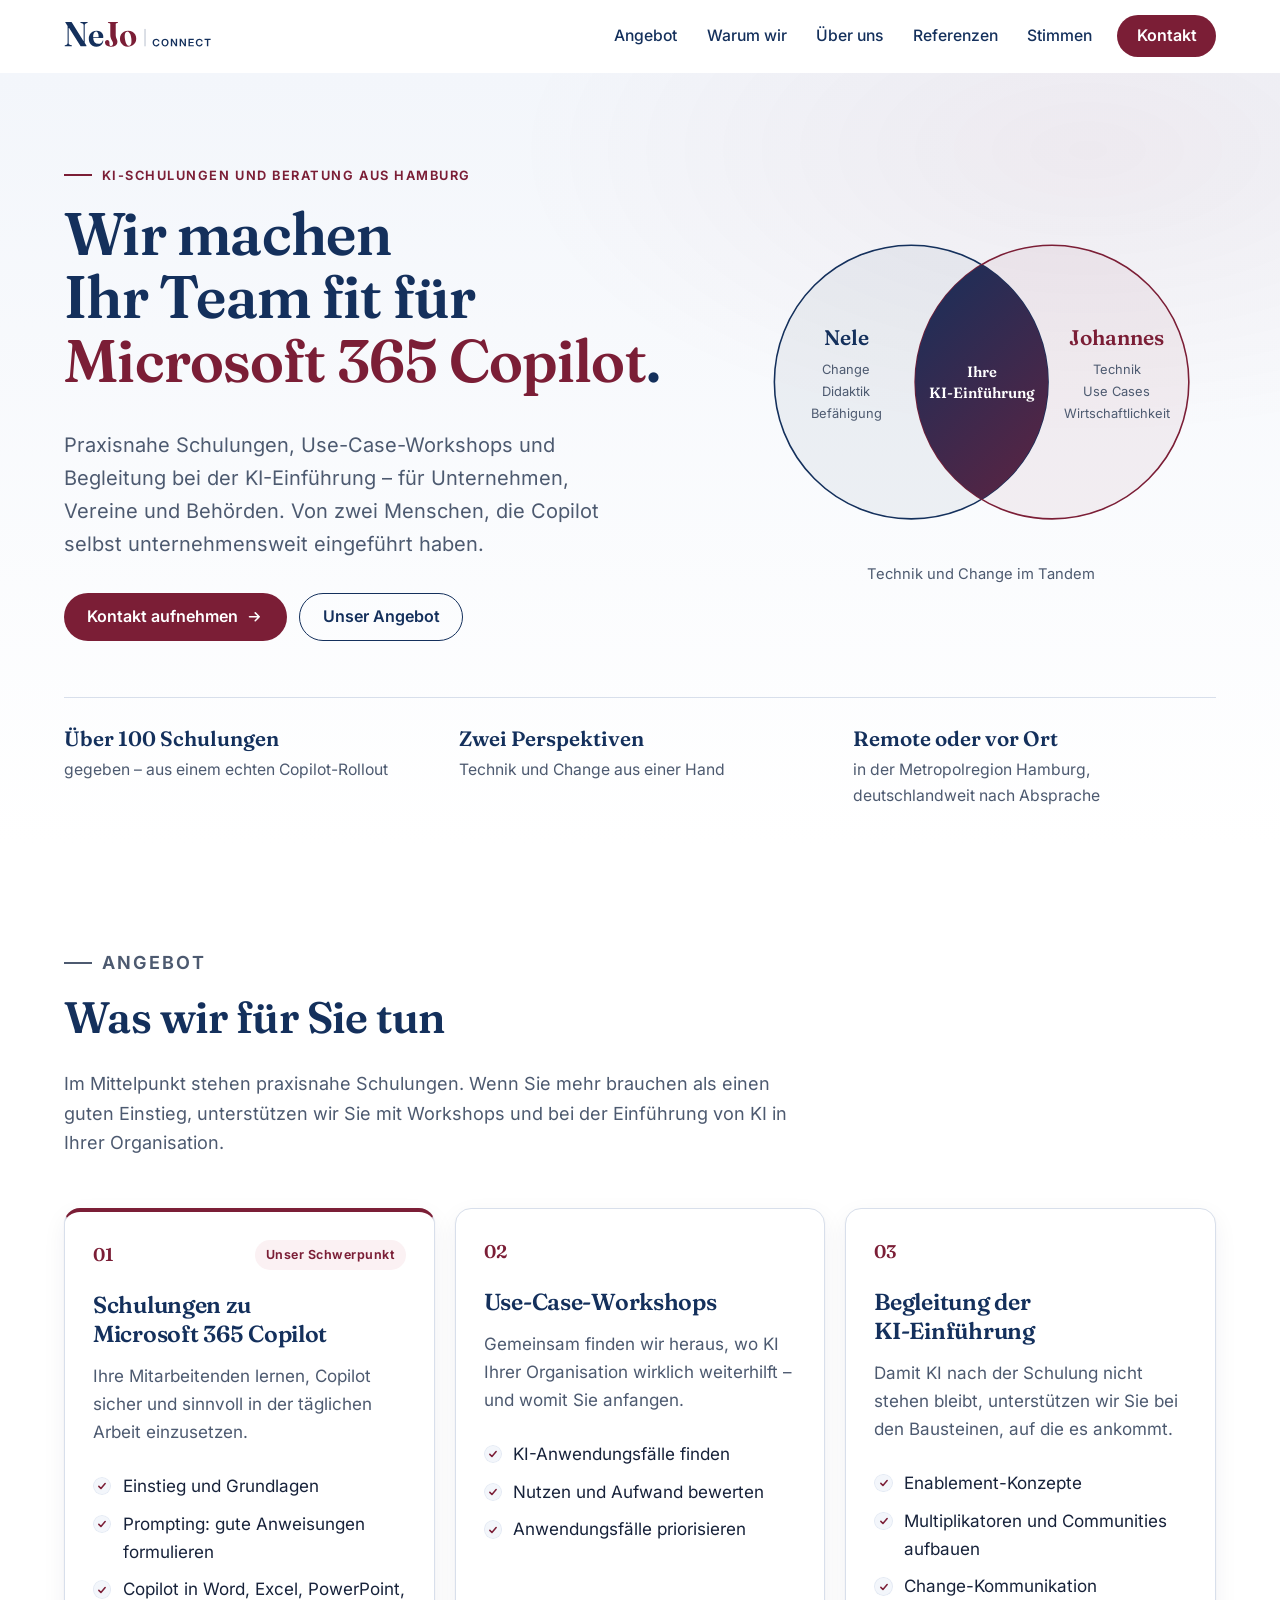
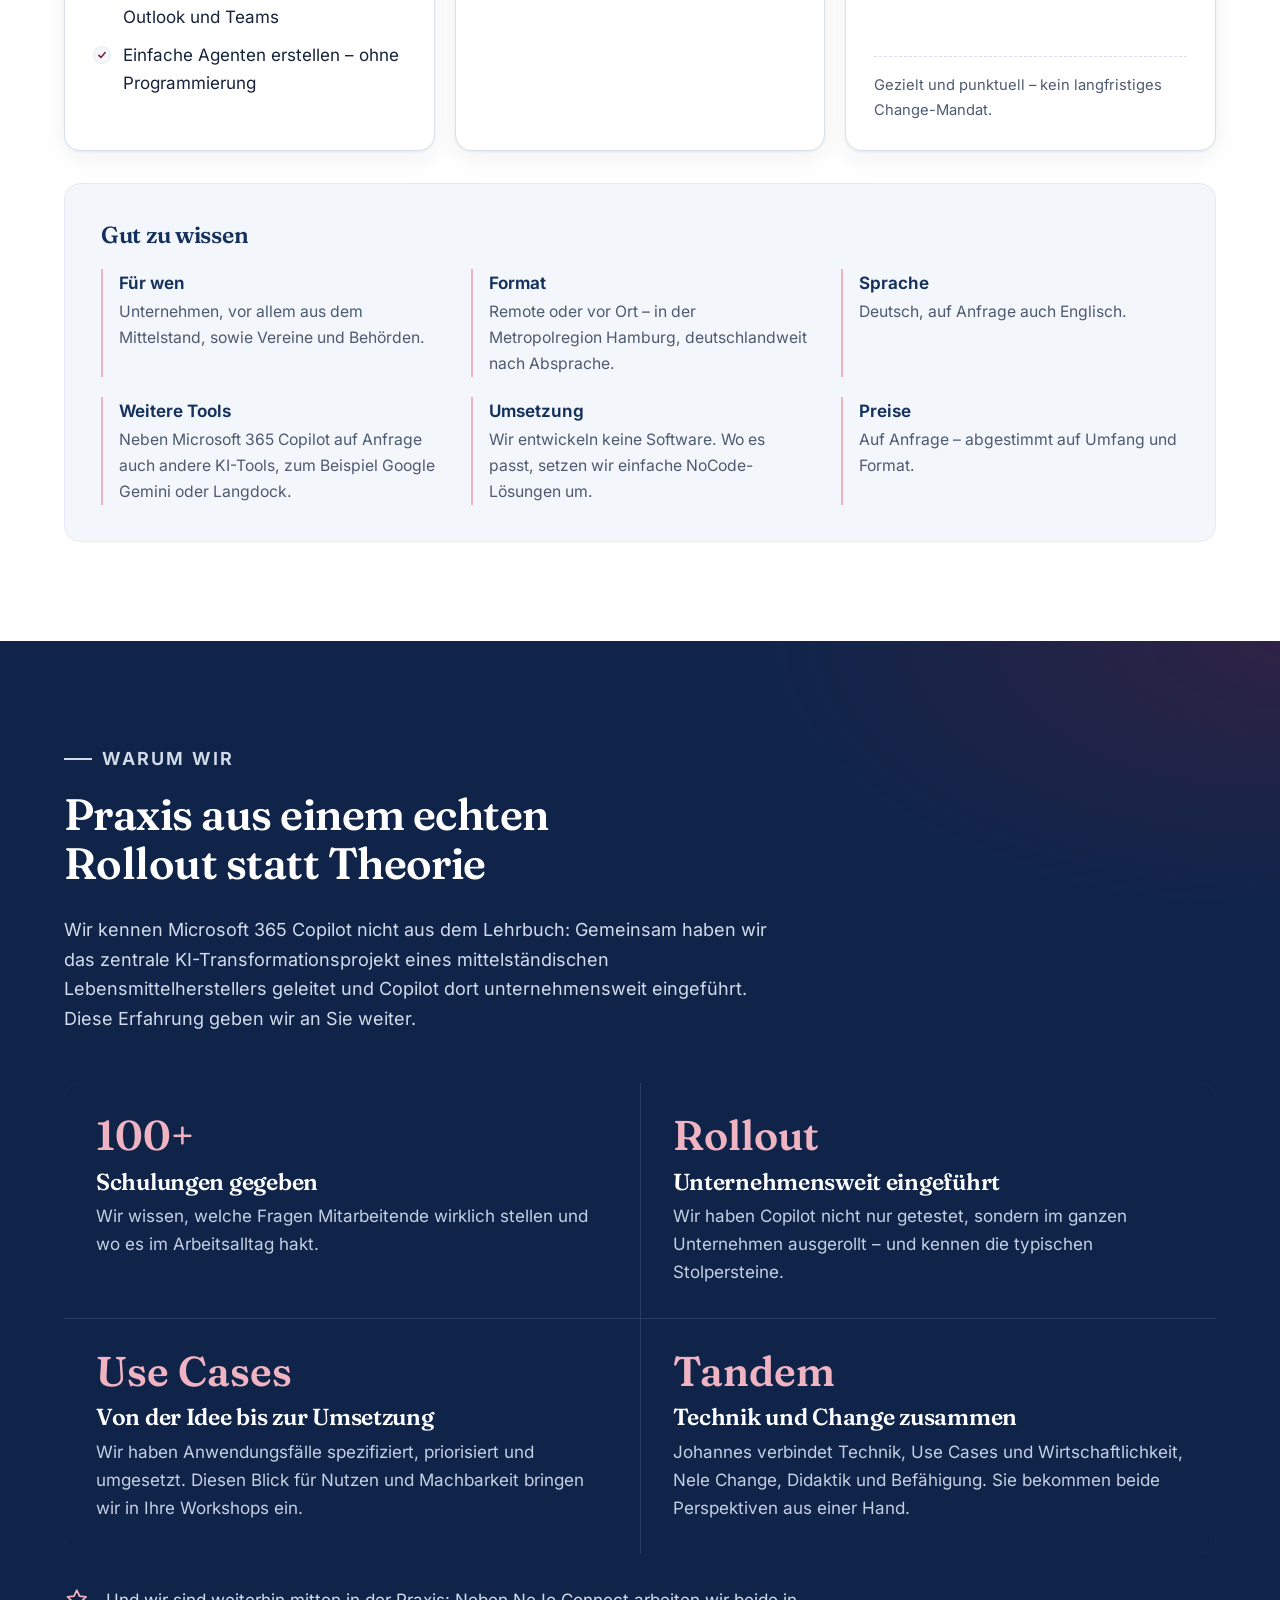
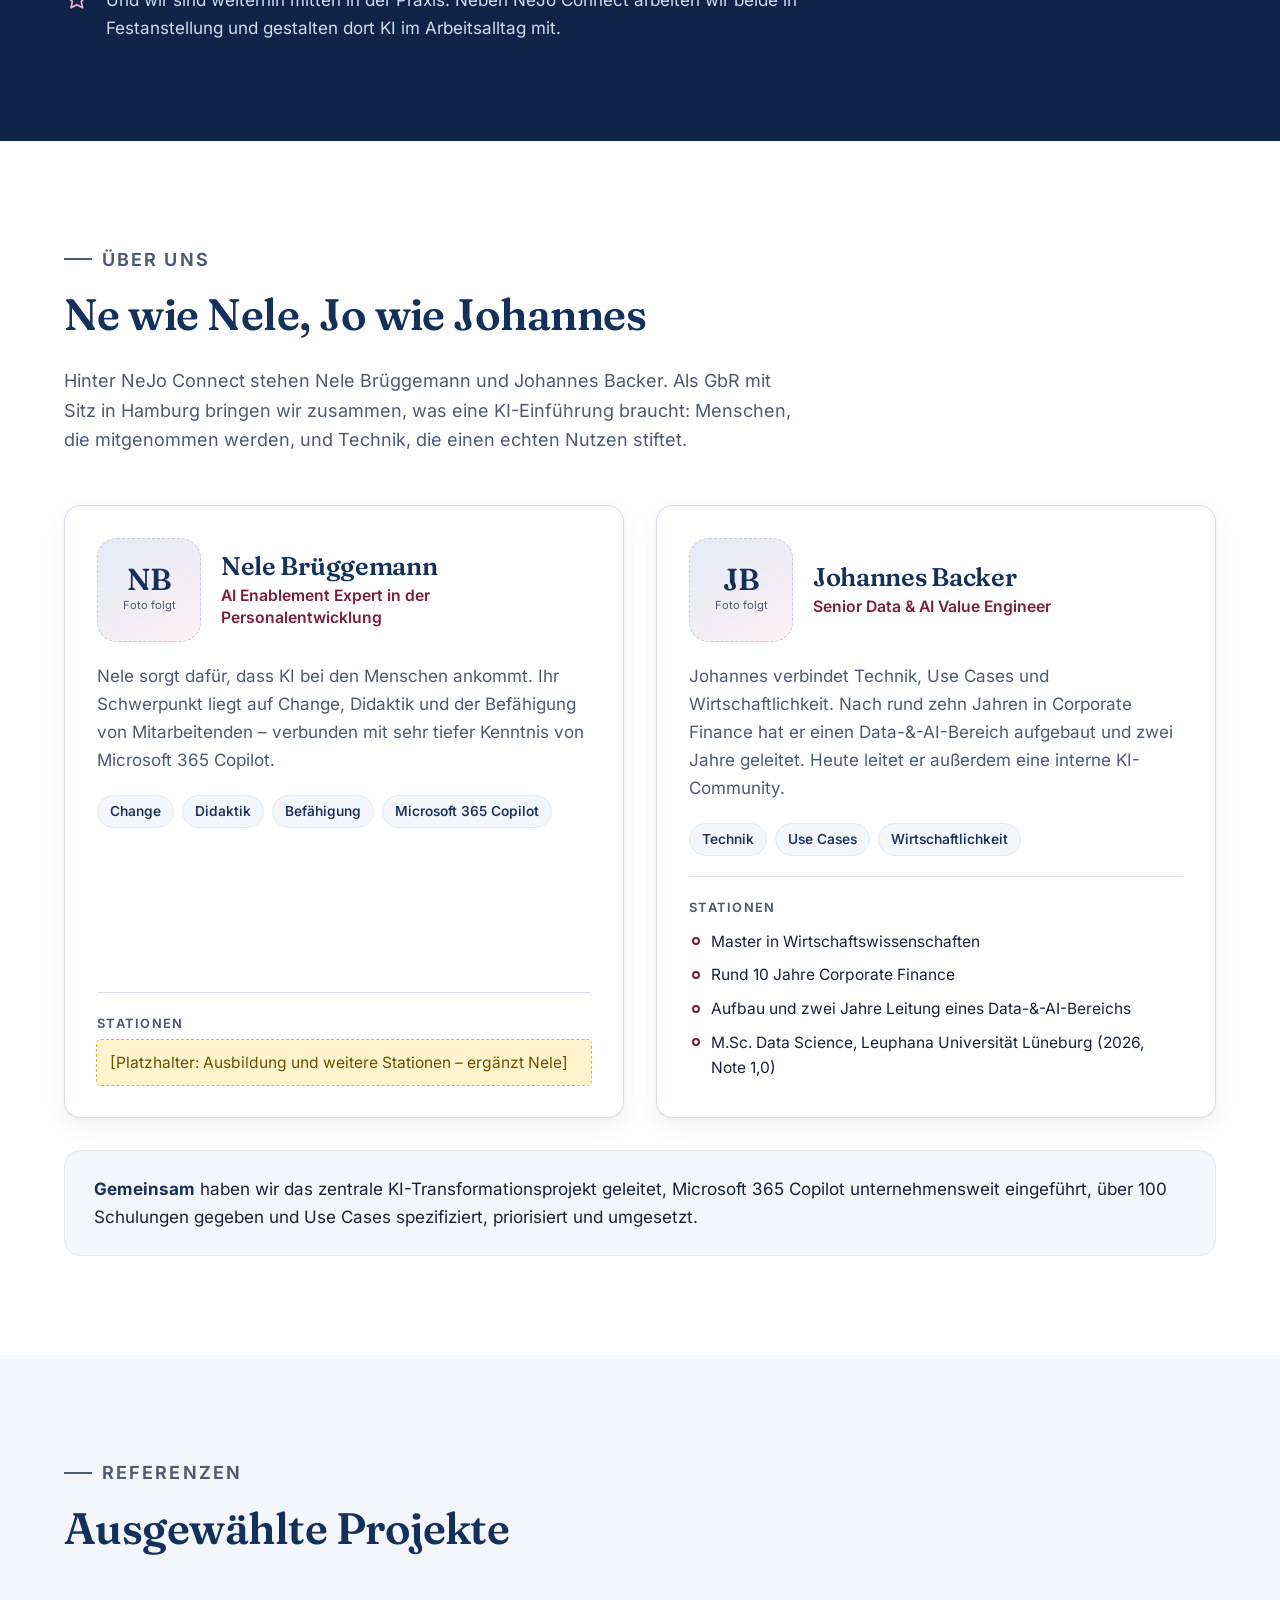
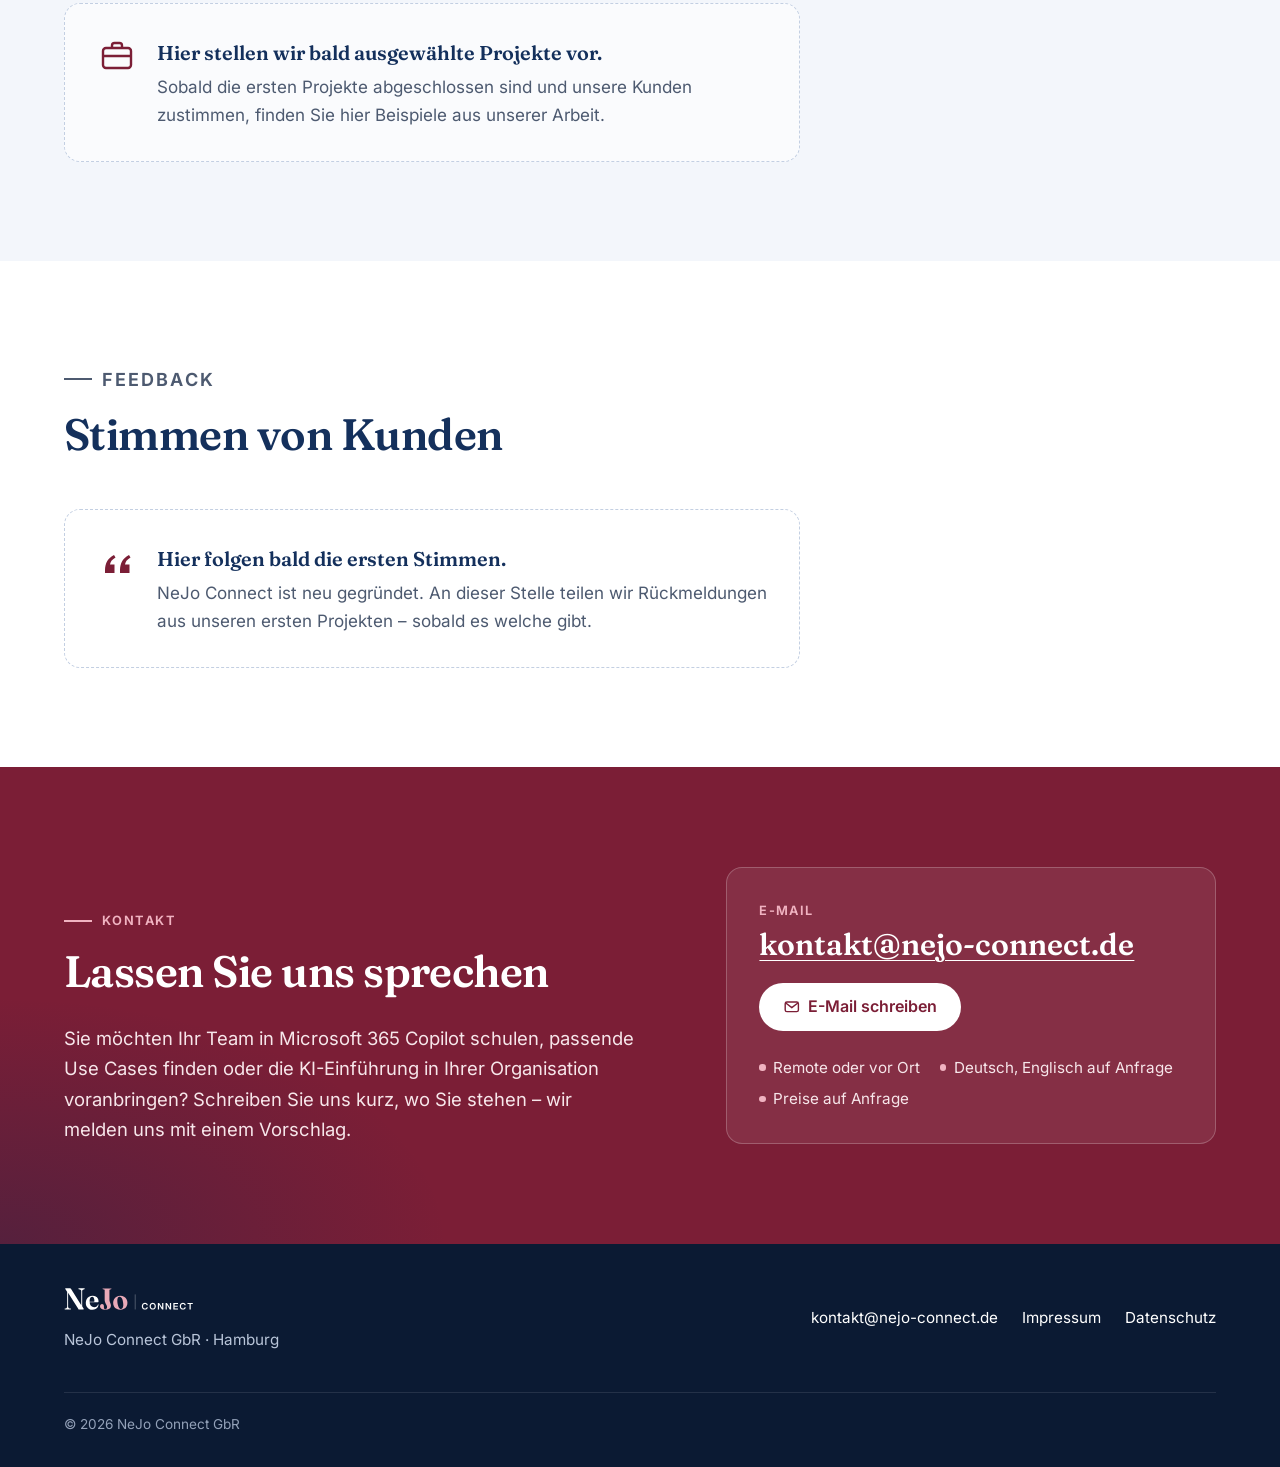
==== commit 5aec12d6: "Menüpunkt Referenzen ergänzen und Suchmaschinen vorerst ausschließen Neuer Abschnitt „Referenzen“ (v" ====
--- a/index.html
+++ b/index.html
@@ -3,6 +3,8 @@
 <head>
   <meta charset="utf-8">
   <meta name="viewport" content="width=device-width, initial-scale=1">
+  <!-- Suchmaschinen ausschließen, solange die Seite im Aufbau ist. Zum offiziellen Start entfernen. -->
+  <meta name="robots" content="noindex, nofollow">
   <title>NeJo Connect – Schulungen zu Microsoft 365 Copilot aus Hamburg</title>
   <meta name="description" content="NeJo Connect GbR aus Hamburg: praxisnahe Schulungen zu Microsoft 365 Copilot, Use-Case-Workshops und Begleitung der KI-Einführung für Unternehmen, Vereine und Behörden.">
   <meta name="theme-color" content="#14305c">
@@ -44,6 +46,7 @@
           <li><a href="#angebot">Angebot</a></li>
           <li><a href="#warum-wir">Warum wir</a></li>
           <li><a href="#ueber-uns">Über uns</a></li>
+          <li><a href="#referenzen">Referenzen</a></li>
           <li><a href="#stimmen">Stimmen</a></li>
           <li><a class="btn btn-primary" href="#kontakt">Kontakt</a></li>
         </ul>
@@ -335,15 +338,44 @@
       </div>
     </section>
 
+    <!-- ============ Referenzen ============ -->
+    <section class="section section-tint" id="referenzen" aria-labelledby="referenzen-title">
+      <div class="container">
+        <div class="section-head">
+          <p class="eyebrow">Referenzen</p>
+          <h2 id="referenzen-title">Ausgewählte Projekte</h2>
+        </div>
+
+        <div class="empty-state">
+          <svg viewBox="0 0 40 40" aria-hidden="true"><rect x="6" y="12" width="28" height="20" rx="3" fill="none" stroke="currentColor" stroke-width="2.4"/><path d="M15 12V9.5A2.5 2.5 0 0 1 17.5 7h5A2.5 2.5 0 0 1 25 9.5V12M6 20h28" fill="none" stroke="currentColor" stroke-width="2.4" stroke-linejoin="round"/></svg>
+          <div>
+            <strong>Hier stellen wir bald ausgewählte Projekte vor.</strong>
+            <p>Sobald die ersten Projekte abgeschlossen sind und unsere Kunden zustimmen, finden Sie hier Beispiele aus unserer Arbeit.</p>
+          </div>
+        </div>
+
+        <!-- VORLAGE für Referenzen (nur mit Freigabe der Kunden verwenden).
+             Den Block .empty-state oben dann entfernen.
+        <div class="offers">
+          <article class="offer">
+            <div class="offer-top"><span class="badge">Branche oder Organisationstyp</span></div>
+            <h3>Name der Organisation</h3>
+            <p>Kurz beschreiben, was wir gemacht haben.</p>
+          </article>
+        </div>
+        -->
+      </div>
+    </section>
+
     <!-- ============ Stimmen ============ -->
-    <section class="section section-tint" id="stimmen" aria-labelledby="stimmen-title">
+    <section class="section" id="stimmen" aria-labelledby="stimmen-title">
       <div class="container">
         <div class="section-head">
           <p class="eyebrow">Feedback</p>
           <h2 id="stimmen-title">Stimmen von Kunden</h2>
         </div>
 
-        <div class="testimonial-empty">
+        <div class="empty-state">
           <svg viewBox="0 0 40 40" aria-hidden="true"><path d="M8 28c0-7 3-12 9-15l1.5 2.5C14.8 17.6 13.4 20 13 22.5h4.5V31H8zm15 0c0-7 3-12 9-15l1.5 2.5c-3.7 2.1-5.1 4.5-5.5 7h4.5V31H23z" fill="currentColor"/></svg>
           <div>
             <strong>Hier folgen bald die ersten Stimmen.</strong>
@@ -352,7 +384,7 @@
         </div>
 
         <!-- VORLAGE für echte Kundenstimmen (nur mit Einverständnis der Kunden verwenden).
-             Den Block oben (.testimonial-empty) dann entfernen.
+             Den Block oben (.empty-state) dann entfernen.
         <div class="testimonials">
           <figure class="testimonial">
             <blockquote><p>„Zitat des Kunden“</p></blockquote>
--- a/assets/css/style.css
+++ b/assets/css/style.css
@@ -561,7 +561,7 @@
 .testimonial blockquote { margin: 0 0 1rem; font-family: var(--font-head); font-size: 1.2rem; line-height: 1.45; color: var(--navy-800); }
 .testimonial figcaption { color: var(--muted); font-size: 0.95rem; }
 
-.testimonial-empty {
+.empty-state {
   display: flex;
   gap: 1.25rem;
   align-items: flex-start;
@@ -571,9 +571,9 @@
   background: rgb(255 255 255 / 0.6);
   max-width: 46rem;
 }
-.testimonial-empty svg { flex: none; width: 2.5rem; height: 2.5rem; color: var(--wine-700); }
-.testimonial-empty p { color: var(--muted); }
-.testimonial-empty strong { display: block; margin-bottom: 0.25rem; font-family: var(--font-head); font-size: 1.25rem; font-weight: 600; color: var(--navy-800); }
+.empty-state svg { flex: none; width: 2.5rem; height: 2.5rem; color: var(--wine-700); }
+.empty-state p { color: var(--muted); }
+.empty-state strong { display: block; margin-bottom: 0.25rem; font-family: var(--font-head); font-size: 1.25rem; font-weight: 600; color: var(--navy-800); }
 
 /* ---------- Kontakt ---------- */
 .section-contact {
